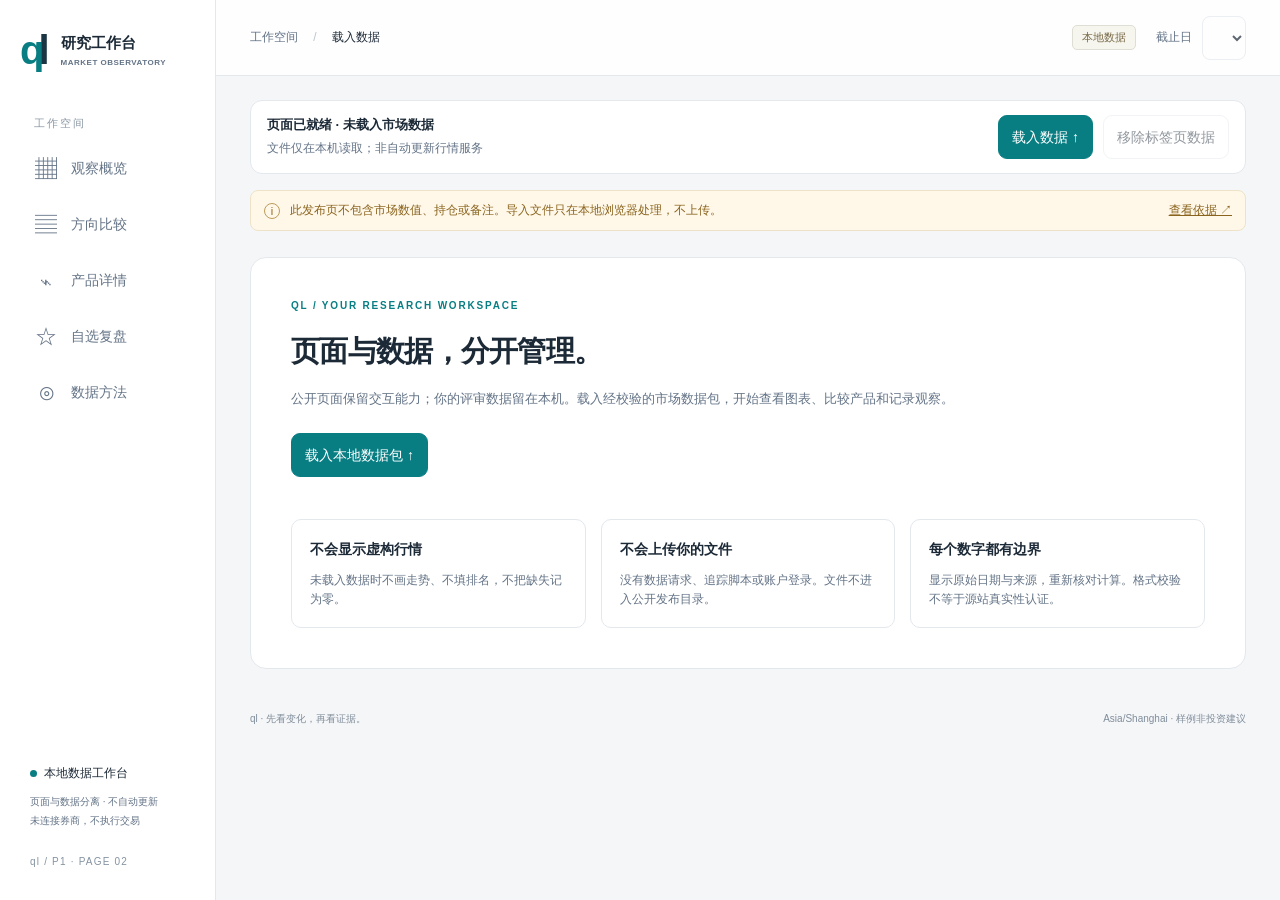
==== index.html @ 93903a86 "build: stage data-free ql Pages application Eight application-only files verified against the local " ====
<!doctype html>
<html lang="zh-CN">
<head>
<meta charset="utf-8"><meta name="viewport" content="width=device-width, initial-scale=1, viewport-fit=cover">
<meta name="color-scheme" content="light"><meta name="referrer" content="no-referrer">
<meta http-equiv="Content-Security-Policy" content="default-src 'none'; script-src 'self'; style-src 'self' 'unsafe-inline'; img-src data:; font-src 'none'; connect-src 'none'; object-src 'none'; base-uri 'none'; form-action 'none'">
<title>ql · A股研究工作台</title>
<link rel="stylesheet" href="./style.css"><link rel="stylesheet" href="./release.css">
</head>
<body>
<a class="skip" href="#content">跳到主要内容</a>
<aside class="sidebar">
 <a class="brand" href="#/overview" aria-label="ql 首页"><span class="brandmark">q<span>l</span></span><span>研究工作台<small>MARKET OBSERVATORY</small></span></a>
 <div class="navlabel">工作空间</div>
 <nav aria-label="主导航" id="navigation">
  <a data-route="overview" href="#/overview"><span class="navicon">▦</span><span>观察概览</span></a>
  <a data-route="compare" href="#/compare"><span class="navicon">▤</span><span>方向比较</span></a>
  <a data-route="detail" href="#/detail"><span class="navicon">⌁</span><span>产品详情</span></a>
  <a data-route="watch" href="#/watch"><span class="navicon">☆</span><span>自选复盘</span></a>
  <a data-route="methods" href="#/methods"><span class="navicon">⊙</span><span>数据方法</span></a>
 </nav>
 <div class="sidebottom"><span class="statusdot"></span>本地数据工作台<small>页面与数据分离 · 不自动更新<br>未连接券商，不执行交易</small><div class="version">ql / P1 · PAGE 02</div></div>
</aside>
<div class="workspace">
 <header class="topbar"><span class="breadcrumb">工作空间 <span>/</span> <strong id="crumb">观察概览</strong></span><div class="topright"><span class="chip">本地数据</span><label class="datecontrol">截止日 <select id="asof" aria-label="观察截止日"></select></label></div></header>
 <main id="content" tabindex="-1">
<section class="dataset-bar" aria-label="市场数据包">
<div class="dataset-info"><strong id="dataset-status">正在校验数据…</strong><small>文件仅在本机读取；非自动更新行情服务</small></div>
<button class="primary" id="bundle-open">载入数据 ↑</button><button id="bundle-clear" disabled>移除标签页数据</button>
<input id="bundle-file" type="file" accept=".json,application/json" hidden><p id="bundle-message" role="status" aria-live="polite"></p></section>
  <div class="notice"><span class="notice-symbol">i</span><span id="notice-text">正在校验内置样例…</span><a href="#/methods">查看依据 ↗</a></div>
  <div id="app" aria-busy="true"><div class="empty">正在加载页面数据…</div></div>
  <noscript><div class="empty">需要启用 JavaScript 才能使用图表与筛选。此页面不访问外部数据接口。</div></noscript>
 </main>
 <footer>ql · 先看变化，再看证据。<span>Asia/Shanghai · 样例非投资建议</span></footer>
</div>
<dialog id="evidence-dialog" aria-labelledby="dialog-title"><div class="dialogtop"><h2 id="dialog-title">数据依据</h2><button id="close-dialog" class="iconbutton" aria-label="关闭数据依据">×</button></div><div id="dialog-content"></div></dialog>
<dialog id="bundle-dialog" aria-labelledby="bundle-title"><div class="dialogtop"><h2 id="bundle-title">载入市场数据包</h2></div><div class="cardbody"><p id="bundle-confirm-text"></p><div class="personaltools gap"><button id="bundle-cancel">取消</button><button class="primary" id="bundle-accept">仅在本地载入</button></div></div></dialog>
<div id="toast" class="toast" role="status" aria-live="polite" hidden></div>
<script id="ql-data" type="application/json">null</script>
<script defer src="./release.js"></script><script defer src="./start.js"></script>
</body></html>
---- style.css ----
:root{--bg:#f5f6f8;--paper:#fff;--ink:#1c2936;--muted:#637386;--line:#e3e8ed;--teal:#087e83;--tealbg:#e9f5f3;--up:#b4473c;--down:#23796e;--warn:#8a631d;--warnbg:#fff8e9;--radius:16px}*{box-sizing:border-box}body{margin:0;background:var(--bg);color:var(--ink);font-family:-apple-system,BlinkMacSystemFont,"Segoe UI","Microsoft YaHei","PingFang SC",sans-serif;font-size:14px;line-height:1.6;font-variant-numeric:tabular-nums}a{color:var(--teal);text-decoration:none}a:hover{text-decoration:underline}button,input,select,textarea{font:inherit}button,select{cursor:pointer}button{min-height:44px;border:1px solid var(--line);background:#fff;color:var(--ink);border-radius:9px;padding:8px 13px;font-weight:500}button:hover{background:#f1f6f7}button:disabled{opacity:.48;cursor:not-allowed}button:focus-visible,a:focus-visible,input:focus-visible,select:focus-visible,textarea:focus-visible{outline:3px solid #32a5b4;outline-offset:3px}button.active,button[aria-pressed=true]{color:var(--teal);background:var(--tealbg);border-color:#add7d0}h1,h2,h3,p{margin:0}h1{font-size:29px;letter-spacing:-.7px;font-weight:650}h2{font-size:17px;font-weight:650}h3{font-size:14px;font-weight:650}.sub{color:var(--muted);font-size:13px;margin-top:5px}.mono{font-family:ui-monospace,SFMono-Regular,Consolas,monospace;font-size:12px;color:var(--muted)}.skip{position:fixed;top:-100px;z-index:100;background:#fff;padding:12px}.skip:focus{top:8px}.sidebar{position:fixed;width:216px;top:0;bottom:0;background:#fff;border-right:1px solid var(--line);display:flex;flex-direction:column;padding:30px 20px;z-index:30}.brand{display:flex;align-items:center;gap:12px;color:var(--ink);font-size:15px;font-weight:650;white-space:nowrap}.brand:hover{text-decoration:none}.brandmark{font-size:40px;font-weight:700;line-height:1;letter-spacing:-6px;color:var(--teal);padding-right:5px}.brandmark span{color:#1b3544}.brand small{display:block;letter-spacing:.5px;font-size:8px;color:var(--muted);font-weight:600;margin-top:2px}.navlabel{margin:45px 14px 12px;color:#8a97a3;font-size:11px;letter-spacing:2px}nav{display:flex;flex-direction:column;gap:8px}nav a{min-height:48px;display:flex;align-items:center;gap:13px;border-radius:10px;padding:11px 14px;color:var(--muted)}nav a:hover{text-decoration:none;background:#f6f8f9}nav a[aria-current=page]{background:var(--tealbg);color:var(--teal);font-weight:650}.navicon{font-size:22px;line-height:1;width:24px;text-align:center}.sidebottom{margin-top:auto;font-size:12px;padding:18px 10px 0}.sidebottom small{display:block;color:var(--muted);line-height:1.9;margin-top:9px}.statusdot{display:inline-block;width:7px;height:7px;border-radius:50%;background:var(--teal);margin-right:7px}.version{font-size:10px;letter-spacing:1.2px;margin-top:24px;color:#8493a1}.workspace{margin-left:216px;min-width:0}.topbar{height:76px;display:flex;justify-content:space-between;align-items:center;border-bottom:1px solid var(--line);padding:0 34px;gap:12px;background:rgba(255,255,255,.94)}.breadcrumb{font-size:12px;color:var(--muted)}.breadcrumb span{padding:0 12px;color:#bcc5ce}.breadcrumb strong{font-weight:500;color:var(--ink)}.topright{display:flex;align-items:center;gap:20px}.chip{border:1px solid #dfded4;background:#f6f5ee;color:#786947;font-size:11px;padding:3px 9px;border-radius:5px;white-space:nowrap}.datecontrol{display:flex;align-items:center;gap:10px;color:var(--muted);font-size:12px}select,input[type=search]{min-height:44px;border:1px solid var(--line);border-radius:8px;color:var(--ink);background:#fff;padding:7px 11px;max-width:100%}main{padding:24px 34px 30px;max-width:1600px;margin:auto;outline:none}.notice{display:flex;align-items:center;gap:10px;background:var(--warnbg);border:1px solid #eee3c8;color:var(--warn);font-size:12px;border-radius:8px;padding:10px 13px;margin-bottom:26px}.notice-symbol{border:1px solid #bd9b5b;width:16px;height:16px;line-height:15px;text-align:center;flex-shrink:0;border-radius:50%;font-size:11px}.notice a{margin-left:auto;color:var(--warn);white-space:nowrap;text-decoration:underline}.pageheading{display:flex;justify-content:space-between;align-items:flex-end;gap:15px;margin-bottom:23px}.eyebrow{font-size:10px;font-weight:650;letter-spacing:1.8px;color:var(--teal);margin-bottom:5px}.stats{display:grid;grid-template-columns:repeat(4,minmax(0,1fr));gap:16px;margin-bottom:22px}.stat{background:#fff;border:1px solid var(--line);border-radius:12px;padding:18px 20px;min-width:0}.statlabel{font-size:12px;color:var(--muted)}.statvalue{font-size:26px;letter-spacing:-.8px;font-weight:650;margin:5px 0 2px;line-height:1.4}.statvalue small{font-size:12px;letter-spacing:0;font-weight:400;color:var(--muted);margin-left:8px}.statnote{font-size:11px;color:var(--muted)}.statvalue.small{font-size:20px;line-height:1.82}.mainrow{display:grid;grid-template-columns:minmax(0,1fr) 285px;gap:20px;margin-bottom:22px}.card{border:1px solid var(--line);background:#fff;border-radius:var(--radius);min-width:0;overflow:hidden}.cardhead{padding:21px 23px 12px;display:flex;justify-content:space-between;align-items:flex-start;gap:12px;flex-wrap:wrap}.cardbody{padding:12px 23px 23px}.cardfoot{padding:12px 23px;border-top:1px solid var(--line);font-size:11px;color:var(--muted);background:#fcfdfd}.windows{display:flex;background:#f4f6f8;border-radius:8px;padding:3px;gap:2px}.windows button{min-height:34px;padding:4px 10px;font-size:11px;border:none;background:transparent;border-radius:6px;white-space:nowrap}.windows button.active{background:#fff;box-shadow:0 1px 4px #162b3a14;color:var(--teal)}.legend{display:flex;gap:6px 12px;flex-wrap:wrap;padding:0 23px 6px}.legend button{border:0;background:transparent;min-height:36px;font-size:11px;color:var(--muted);padding:3px 0;display:flex;align-items:center;gap:6px}.legend button[aria-pressed=false]{opacity:.43;text-decoration:line-through}.swatch{width:15px;height:3px;background:var(--series);display:inline-block;border-radius:3px}.plot{width:100%;height:274px;display:block;touch-action:pan-y}.plot text{font-family:inherit;font-size:11px;fill:#7b8897}.plot .grid{stroke:#edf0f4;stroke-width:1}.plot .series{fill:none;stroke:var(--series);stroke-width:2.2;stroke-linejoin:round;stroke-linecap:round;vector-effect:non-scaling-stroke}.plot .selectedline{stroke:#acb9c4;stroke-width:1;stroke-dasharray:4 4}.plot .hit{fill:transparent;cursor:pointer}.plot .hit:focus{fill:#087e8310;outline:none}.readout{padding:10px 23px;display:flex;gap:8px 16px;flex-wrap:wrap;font-size:11px;color:var(--muted);min-height:50px;border-top:1px dashed var(--line)}.readout strong{color:var(--ink);font-weight:550}.signalbox{padding:21px 22px}.signalbox .tag{margin-top:15px}.signalbox h3{font-size:17px;margin:10px 0}.signalbox p{font-size:12px;color:var(--muted);line-height:1.9}.evidencerow{display:flex;justify-content:space-between;gap:10px;padding:12px 0;border-bottom:1px solid var(--line);font-size:12px}.evidencerow:last-of-type{border:0}.tag{display:inline-block;font-size:10px;padding:3px 8px;border-radius:5px;color:var(--teal);background:var(--tealbg);white-space:nowrap}.tag.warn{color:var(--warn);background:var(--warnbg)}.tag.neutral{color:var(--muted);background:#f1f3f6}.linkbutton{border:0;background:transparent;color:var(--teal);font-size:12px;padding-left:0}.up{color:var(--up)}.down{color:var(--down)}.toolbar{display:flex;justify-content:space-between;gap:12px;align-items:center;flex-wrap:wrap;padding:0 23px 16px}.filters{display:flex;gap:5px;flex-wrap:wrap}.filters button{min-height:36px;font-size:12px;padding:5px 11px;border-color:transparent}.searchbox{max-width:230px;min-width:150px}.scrolltable{overflow-x:auto;overscroll-behavior-x:contain}table{border-collapse:collapse;width:100%;font-size:12px;white-space:nowrap}th{color:var(--muted);font-weight:500;background:#fafbfc;font-size:11px}td,th{padding:13px 20px;border-top:1px solid var(--line);text-align:right}td:first-child,th:first-child{text-align:left}tbody tr:hover{background:#fafdfd}td .rowname{font-size:13px;font-weight:550;background:none;border:0;text-align:left;padding:0;display:block;min-height:25px;color:var(--ink)}td .rowname:hover{color:var(--teal)}td .mono{font-size:10px;margin-right:8px}.star{border:none;background:transparent;font-size:21px;padding:2px 8px;min-width:44px}.star[aria-pressed=true]{background:none;color:#a47516}.tablecaption{padding:13px 23px;font-size:11px;color:var(--muted);border-top:1px solid var(--line)}.empty{padding:48px 24px;text-align:center;background:repeating-linear-gradient(135deg,#fafcfd,#fafcfd 10px,#fff 10px,#fff 20px);border-radius:12px;color:var(--muted);min-height:180px;display:flex;flex-direction:column;justify-content:center;align-items:center;gap:8px}.empty h3{color:var(--ink);font-size:16px}.empty p{font-size:12px;max-width:440px}.empty .emptyicon{font-size:27px;color:#99aeb6}.two{display:grid;grid-template-columns:repeat(2,minmax(0,1fr));gap:20px}.stack{display:grid;gap:20px}.gap{margin-top:22px}.detailcontrols{display:flex;gap:12px;align-items:center;flex-wrap:wrap}.detailcontrols select{min-width:210px}.metricrow{display:flex;gap:30px;padding:3px 23px 14px;flex-wrap:wrap}.metricrow strong{display:block;font-size:25px;line-height:1.6;font-weight:550}.metricrow span{font-size:11px;color:var(--muted)}.methodrow{padding:15px 0;border-bottom:1px solid var(--line)}.methodrow:last-child{border:0}.methodrow p{color:var(--muted);font-size:12px;margin-top:5px}.formula{display:block;font-family:ui-monospace,Consolas,monospace;font-size:12px;background:#f4f7f8;padding:12px;border-radius:6px;white-space:normal;overflow-wrap:anywhere;margin:10px 0}.heat th,.heat td{padding:11px 12px}.heat td:first-child{min-width:165px;padding-left:23px}.heatcell{border:0;min-height:41px;min-width:80px;padding:7px 9px;font-size:12px;color:var(--ink);background:var(--cell);border-radius:5px}.heatcell:hover{outline:2px solid var(--teal)}.sourceitem{display:flex;justify-content:space-between;gap:15px;padding:14px 0;border-bottom:1px solid var(--line);align-items:center}.sourceitem p{font-size:11px;color:var(--muted);margin-top:4px}.sourceitem a{font-size:12px;white-space:nowrap}.notes{width:100%;min-height:108px;resize:vertical;padding:12px;border:1px solid var(--line);border-radius:8px;margin:13px 0;color:var(--ink);background:#fcfdfd}.notebar{display:flex;justify-content:space-between;align-items:center;gap:10px;font-size:11px;color:var(--muted)}.primary{background:var(--teal);color:#fff;border-color:var(--teal)}.primary:hover{background:#066c70}.primary:disabled{background:#aab9be}.watchrow{border-top:1px solid var(--line);padding:20px 23px}.watchrow:first-child{border:0}.watchheading{display:flex;justify-content:space-between;align-items:center}.watchheading button:first-child{text-align:left}.personaltools{display:flex;gap:8px;flex-wrap:wrap}.personalhint{background:#edf4f5;border-radius:9px;padding:12px 15px;font-size:12px;color:#43636a;margin:15px 0}footer{max-width:1600px;margin:auto;padding:12px 34px 25px;color:#7f8d9a;font-size:10px;display:flex;justify-content:space-between;gap:10px}dialog{max-width:650px;width:calc(100% - 32px);padding:23px;border:1px solid var(--line);border-radius:18px;color:var(--ink);box-shadow:0 24px 80px #17293625;max-height:85dvh;overflow-y:auto}dialog::backdrop{background:#17293666;backdrop-filter:blur(2px)}.dialogtop{display:flex;justify-content:space-between;align-items:center;border-bottom:1px solid var(--line);padding-bottom:13px;margin-bottom:15px}.iconbutton{font-size:24px;line-height:1;padding:4px;min-width:44px}dialog .sub{margin:9px 0}.toast{position:fixed;bottom:30px;left:50%;transform:translateX(-50%);background:#213743;color:#fff;padding:11px 20px;border-radius:10px;font-size:13px;z-index:100;max-width:90vw;box-shadow:0 8px 30px #15293622}.minor{font-size:11px;color:var(--muted)}.healthgrid{display:grid;grid-template-columns:repeat(3,minmax(0,1fr));gap:15px}.healthitem{border:1px solid var(--line);padding:18px;border-radius:10px}.healthitem p{font-size:12px;color:var(--muted);margin-top:8px}.healthitem h3{margin-bottom:10px}.datawarning{padding:12px 15px;margin:8px 23px 15px;border-left:3px solid #b48b35;background:var(--warnbg);font-size:12px;color:var(--warn)}[hidden]{display:none!important}
@media(min-width:1700px){main{padding-top:32px}.plot{height:310px}}
@media(max-width:1200px){.sidebar{width:180px;padding:26px 14px}.brand{gap:9px;font-size:13px}.brand small{font-size:7px}.workspace{margin-left:180px}main{padding:20px 24px}.topbar{padding:0 24px}.mainrow{grid-template-columns:minmax(0,1fr) 250px;gap:16px}.stat{padding:16px}.stats{gap:12px}.cardhead{padding:19px 18px 12px}.legend{padding:0 18px 6px}.readout{padding:10px 18px}td,th{padding:12px 14px}}
@media(max-width:1020px){.mainrow{grid-template-columns:1fr}.signalbox{display:grid;grid-template-columns:1.15fr 1fr;gap:0 25px}.signalbox .signalintro{grid-row:span 4}.signalbox .tag{margin-top:9px}.two{grid-template-columns:1fr}.healthgrid{grid-template-columns:1fr 1fr}.statvalue{font-size:24px}.cardhead .windows{margin-left:auto}.plot{height:280px}}
@media(max-width:760px){.sidebar{width:100%;height:68px;top:auto;bottom:0;flex-direction:row;padding:4px 10px calc(4px + env(safe-area-inset-bottom));border-right:0;border-top:1px solid var(--line);height:calc(68px + env(safe-area-inset-bottom));background:#fff}.brand,.navlabel,.sidebottom{display:none}nav{flex-direction:row;justify-content:space-between;gap:3px;width:100%}nav a{flex:1;min-width:0;flex-direction:column;gap:3px;font-size:10px;padding:7px 0;border-radius:8px;min-height:54px}.navicon{font-size:23px}nav a[aria-current=page]{background:#edf6f4}.workspace{margin:0}.topbar{height:66px;padding:0 18px;gap:8px}.breadcrumb{font-size:11px}.breadcrumb span{padding:0 5px}.topright{gap:8px}.datecontrol{font-size:0;gap:0}.datecontrol select{font-size:12px;padding:7px;min-height:40px}.chip{font-size:9px;padding:2px 6px}main{padding:16px 16px 25px}.notice{margin-bottom:22px;font-size:11px;gap:8px;align-items:flex-start;padding:10px}.notice a{display:none}.notice-symbol{margin-top:2px}h1{font-size:25px}.pageheading{align-items:flex-start;gap:10px;margin-bottom:18px}.pageheading>.minor{display:none}.sub{font-size:12px}.stats{grid-template-columns:1fr 1fr;gap:10px;margin-bottom:16px}.stat{padding:14px 16px}.statvalue{font-size:25px}.statvalue.small{font-size:19px}.statnote{font-size:10px}.mainrow{gap:16px;margin-bottom:16px}.card{border-radius:12px}.cardhead{padding:17px 16px 10px;gap:10px}.cardhead h2{font-size:16px}.cardhead .windows{margin-left:0}.cardbody{padding:10px 16px 18px}.legend{padding:0 16px 8px;gap:2px 12px}.legend button{font-size:10px;min-height:33px}.plot{height:240px}.readout{padding:10px 16px;font-size:10px;gap:7px 12px}.cardfoot{padding:11px 16px;font-size:10px}.signalbox{display:block;padding:18px}.signalbox .signalintro{margin-bottom:10px}.signalbox h3{font-size:16px}.signalbox p{font-size:12px}.evidencerow{padding:9px 0}.toolbar{padding:0 16px 13px;gap:9px}.filters{gap:1px}.filters button{font-size:11px;min-height:38px;padding:6px 9px}.searchbox{width:100%;max-width:none;min-height:40px!important}.scrolltable table{min-width:600px}td,th{padding:12px 14px}td:first-child,th:first-child{padding-left:16px}.tablecaption{padding:11px 16px;font-size:10px}.two,.healthgrid{grid-template-columns:1fr}.detailcontrols{width:100%}.detailcontrols select{width:100%;min-width:0}.detailheading{flex-direction:column}.detailheading .primary{width:100%}.metricrow{padding:5px 16px 12px;gap:22px}.metricrow strong{font-size:23px}.healthitem{padding:16px}.personaltools button{font-size:12px}.watchrow{padding:17px 16px}.personalhint{font-size:11px}.sourceitem{align-items:flex-start}.sourceitem h3{font-size:12px}.sourceitem a{font-size:11px}.sourceitem p{font-size:10px;overflow-wrap:anywhere}.sourceitem div{min-width:0}.datawarning{margin:8px 16px 15px}.toast{bottom:85px}footer{padding:10px 18px calc(88px + env(safe-area-inset-bottom));flex-direction:column;gap:3px}dialog{padding:18px}dialog h2{font-size:16px}}
@media(prefers-reduced-motion:reduce){*{scroll-behavior:auto!important;transition:none!important}}

.mobileproducts{display:none}@media(max-width:760px){.desktopproducts{display:none}.mobileproducts{display:block}.mobileproduct{border-top:1px solid var(--line);padding:14px 16px}.mobileproducttop{display:flex;justify-content:space-between;align-items:center}.mobileproducttop .linkbutton{text-align:left;padding:0;min-height:42px}.mobileproducttop .mono{display:block;font-size:10px;color:var(--muted)}.mobilemetrics{display:grid;grid-template-columns:1fr 1.35fr 1fr;gap:9px;margin-top:10px}.mobilemetrics small{font-size:9px;color:var(--muted);display:block}.mobilemetrics strong{font-size:14px;font-weight:550;display:block;margin-top:3px}.stats .statnote{line-height:1.6}}
---- release.css ----
.dataset-bar{display:flex;flex-wrap:wrap;gap:10px;align-items:center;margin-bottom:16px;padding:14px 16px;background:var(--paper);border:1px solid var(--line);border-radius:12px}
.dataset-bar .dataset-info{flex:1;min-width:180px}.dataset-bar strong{font-size:13px;display:block}.dataset-bar small{color:var(--muted)}
#bundle-message{font-size:12px;color:var(--muted);width:100%;overflow-wrap:anywhere}#bundle-message:empty{display:none}#bundle-message[data-error=true]{color:var(--up)}
.release-welcome{padding:40px}.release-welcome h1{margin:14px 0}.release-welcome>.sub{max-width:700px}.release-welcome>.primary{margin:24px 0}.release-welcome .healthgrid{margin-top:18px}
@media(max-width:760px){.dataset-bar{padding:12px;gap:8px}.dataset-bar .dataset-info{flex-basis:100%}.dataset-bar button{flex:1;padding:8px}.release-welcome{padding:22px}.release-welcome h1{font-size:25px}}
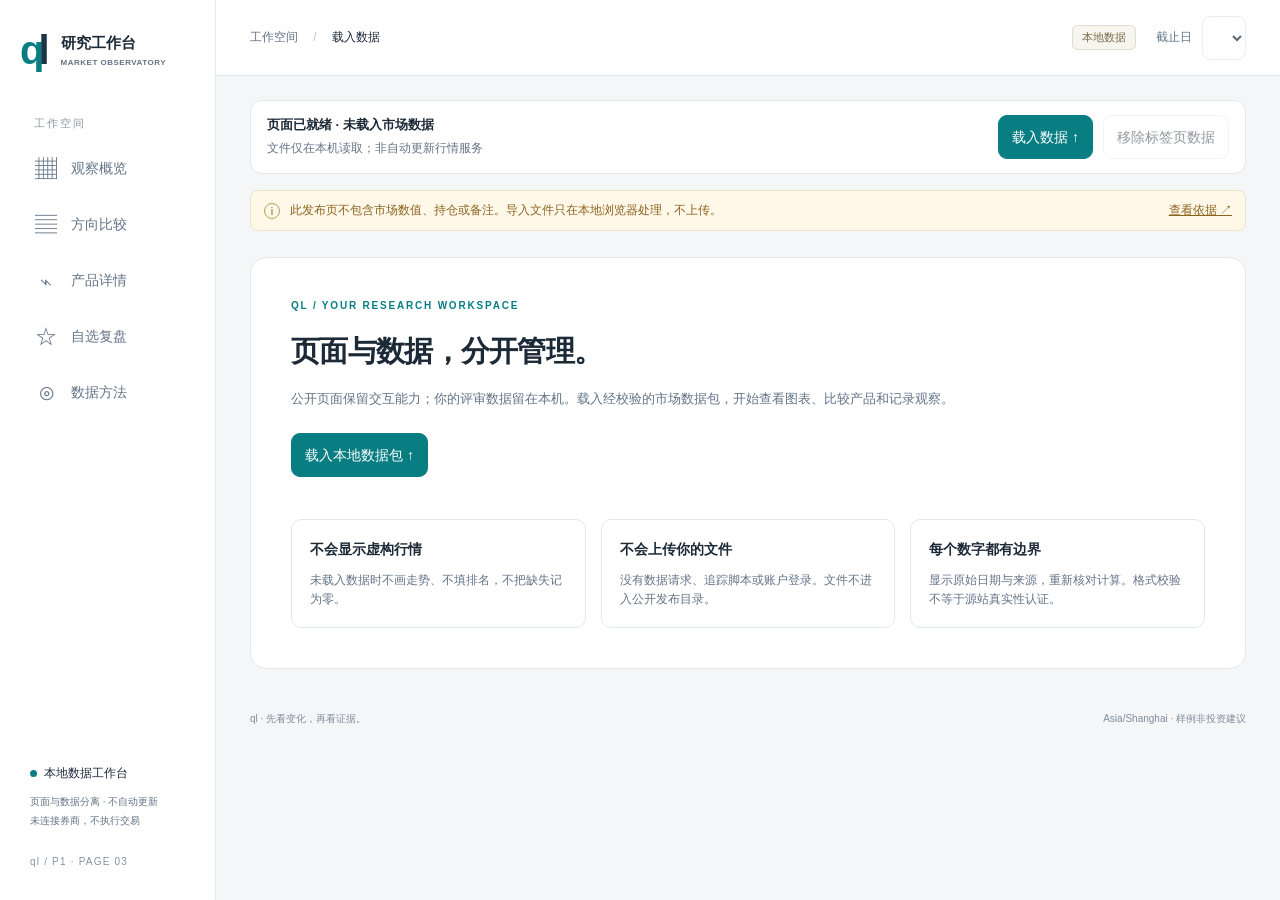
==== commit 2285d07e: "build: stage versioned data-free Pages assets with startup diagnostics Content-addressed scripts/sty" ====
--- a/index.html
+++ b/index.html
@@ -5,7 +5,7 @@
 <meta name="color-scheme" content="light"><meta name="referrer" content="no-referrer">
 <meta http-equiv="Content-Security-Policy" content="default-src 'none'; script-src 'self'; style-src 'self' 'unsafe-inline'; img-src data:; font-src 'none'; connect-src 'none'; object-src 'none'; base-uri 'none'; form-action 'none'">
 <title>ql · A股研究工作台</title>
-<link rel="stylesheet" href="./style.css"><link rel="stylesheet" href="./release.css">
+<link rel="stylesheet" href="./style.ded5129c89dca033.css" integrity="sha256-3tUSnIncoDP6ha5YpgycBCpB+ed7gQPPEVjT7PcT5Wc=" crossorigin="anonymous"><link rel="stylesheet" href="./release.d4ec649c35467b4e.css" integrity="sha256-1OxknDVGe05cXbJsZT6pxFvME/frwwdRJH4BDwwsY+E=" crossorigin="anonymous">
 </head>
 <body>
 <a class="skip" href="#content">跳到主要内容</a>
@@ -19,16 +19,19 @@
   <a data-route="watch" href="#/watch"><span class="navicon">☆</span><span>自选复盘</span></a>
   <a data-route="methods" href="#/methods"><span class="navicon">⊙</span><span>数据方法</span></a>
  </nav>
- <div class="sidebottom"><span class="statusdot"></span>本地数据工作台<small>页面与数据分离 · 不自动更新<br>未连接券商，不执行交易</small><div class="version">ql / P1 · PAGE 02</div></div>
+ <div class="sidebottom"><span class="statusdot"></span>本地数据工作台<small>页面与数据分离 · 不自动更新<br>未连接券商，不执行交易</small><div class="version">ql / P1 · PAGE 03</div></div>
 </aside>
 <div class="workspace">
  <header class="topbar"><span class="breadcrumb">工作空间 <span>/</span> <strong id="crumb">观察概览</strong></span><div class="topright"><span class="chip">本地数据</span><label class="datecontrol">截止日 <select id="asof" aria-label="观察截止日"></select></label></div></header>
  <main id="content" tabindex="-1">
+<section id="boot-status" class="notice" role="status" aria-live="polite">
+<span id="boot-text">正在启动工作台。若此提示一直保留，脚本可能未能加载；请刷新或检查浏览器设置。</span>
+<button id="boot-retry" type="button" hidden>重新载入页面</button></section>
 <section class="dataset-bar" aria-label="市场数据包">
 <div class="dataset-info"><strong id="dataset-status">正在校验数据…</strong><small>文件仅在本机读取；非自动更新行情服务</small></div>
 <button class="primary" id="bundle-open">载入数据 ↑</button><button id="bundle-clear" disabled>移除标签页数据</button>
 <input id="bundle-file" type="file" accept=".json,application/json" hidden><p id="bundle-message" role="status" aria-live="polite"></p></section>
-  <div class="notice"><span class="notice-symbol">i</span><span id="notice-text">正在校验内置样例…</span><a href="#/methods">查看依据 ↗</a></div>
+  <div class="notice"><span class="notice-symbol">i</span><span id="notice-text">正在启动页面；此发布版本不内置市场数据。</span><a href="#/methods">查看依据 ↗</a></div>
   <div id="app" aria-busy="true"><div class="empty">正在加载页面数据…</div></div>
   <noscript><div class="empty">需要启用 JavaScript 才能使用图表与筛选。此页面不访问外部数据接口。</div></noscript>
  </main>
@@ -38,5 +41,5 @@
 <dialog id="bundle-dialog" aria-labelledby="bundle-title"><div class="dialogtop"><h2 id="bundle-title">载入市场数据包</h2></div><div class="cardbody"><p id="bundle-confirm-text"></p><div class="personaltools gap"><button id="bundle-cancel">取消</button><button class="primary" id="bundle-accept">仅在本地载入</button></div></div></dialog>
 <div id="toast" class="toast" role="status" aria-live="polite" hidden></div>
 <script id="ql-data" type="application/json">null</script>
-<script defer src="./release.js"></script><script defer src="./start.js"></script>
+<script defer src="./release.84131af892a844aa.js" integrity="sha256-hBMa+JKoRKqhH959l5sHU13AcUR0FnO8rhXD1ca8vKE=" crossorigin="anonymous"></script><script defer src="./start.6cd95d1503535faa.js" integrity="sha256-bNldFQNTX6q284985B9XbaH6val86ZZ3Fp/5F0K7XH4=" crossorigin="anonymous"></script>
 </body></html>
--- a/style.ded5129c89dca033.css
+++ b/style.ded5129c89dca033.css
@@ -0,0 +1,8 @@
+:root{--bg:#f5f6f8;--paper:#fff;--ink:#1c2936;--muted:#637386;--line:#e3e8ed;--teal:#087e83;--tealbg:#e9f5f3;--up:#b4473c;--down:#23796e;--warn:#8a631d;--warnbg:#fff8e9;--radius:16px}*{box-sizing:border-box}body{margin:0;background:var(--bg);color:var(--ink);font-family:-apple-system,BlinkMacSystemFont,"Segoe UI","Microsoft YaHei","PingFang SC",sans-serif;font-size:14px;line-height:1.6;font-variant-numeric:tabular-nums}a{color:var(--teal);text-decoration:none}a:hover{text-decoration:underline}button,input,select,textarea{font:inherit}button,select{cursor:pointer}button{min-height:44px;border:1px solid var(--line);background:#fff;color:var(--ink);border-radius:9px;padding:8px 13px;font-weight:500}button:hover{background:#f1f6f7}button:disabled{opacity:.48;cursor:not-allowed}button:focus-visible,a:focus-visible,input:focus-visible,select:focus-visible,textarea:focus-visible{outline:3px solid #32a5b4;outline-offset:3px}button.active,button[aria-pressed=true]{color:var(--teal);background:var(--tealbg);border-color:#add7d0}h1,h2,h3,p{margin:0}h1{font-size:29px;letter-spacing:-.7px;font-weight:650}h2{font-size:17px;font-weight:650}h3{font-size:14px;font-weight:650}.sub{color:var(--muted);font-size:13px;margin-top:5px}.mono{font-family:ui-monospace,SFMono-Regular,Consolas,monospace;font-size:12px;color:var(--muted)}.skip{position:fixed;top:-100px;z-index:100;background:#fff;padding:12px}.skip:focus{top:8px}.sidebar{position:fixed;width:216px;top:0;bottom:0;background:#fff;border-right:1px solid var(--line);display:flex;flex-direction:column;padding:30px 20px;z-index:30}.brand{display:flex;align-items:center;gap:12px;color:var(--ink);font-size:15px;font-weight:650;white-space:nowrap}.brand:hover{text-decoration:none}.brandmark{font-size:40px;font-weight:700;line-height:1;letter-spacing:-6px;color:var(--teal);padding-right:5px}.brandmark span{color:#1b3544}.brand small{display:block;letter-spacing:.5px;font-size:8px;color:var(--muted);font-weight:600;margin-top:2px}.navlabel{margin:45px 14px 12px;color:#8a97a3;font-size:11px;letter-spacing:2px}nav{display:flex;flex-direction:column;gap:8px}nav a{min-height:48px;display:flex;align-items:center;gap:13px;border-radius:10px;padding:11px 14px;color:var(--muted)}nav a:hover{text-decoration:none;background:#f6f8f9}nav a[aria-current=page]{background:var(--tealbg);color:var(--teal);font-weight:650}.navicon{font-size:22px;line-height:1;width:24px;text-align:center}.sidebottom{margin-top:auto;font-size:12px;padding:18px 10px 0}.sidebottom small{display:block;color:var(--muted);line-height:1.9;margin-top:9px}.statusdot{display:inline-block;width:7px;height:7px;border-radius:50%;background:var(--teal);margin-right:7px}.version{font-size:10px;letter-spacing:1.2px;margin-top:24px;color:#8493a1}.workspace{margin-left:216px;min-width:0}.topbar{height:76px;display:flex;justify-content:space-between;align-items:center;border-bottom:1px solid var(--line);padding:0 34px;gap:12px;background:rgba(255,255,255,.94)}.breadcrumb{font-size:12px;color:var(--muted)}.breadcrumb span{padding:0 12px;color:#bcc5ce}.breadcrumb strong{font-weight:500;color:var(--ink)}.topright{display:flex;align-items:center;gap:20px}.chip{border:1px solid #dfded4;background:#f6f5ee;color:#786947;font-size:11px;padding:3px 9px;border-radius:5px;white-space:nowrap}.datecontrol{display:flex;align-items:center;gap:10px;color:var(--muted);font-size:12px}select,input[type=search]{min-height:44px;border:1px solid var(--line);border-radius:8px;color:var(--ink);background:#fff;padding:7px 11px;max-width:100%}main{padding:24px 34px 30px;max-width:1600px;margin:auto;outline:none}.notice{display:flex;align-items:center;gap:10px;background:var(--warnbg);border:1px solid #eee3c8;color:var(--warn);font-size:12px;border-radius:8px;padding:10px 13px;margin-bottom:26px}.notice-symbol{border:1px solid #bd9b5b;width:16px;height:16px;line-height:15px;text-align:center;flex-shrink:0;border-radius:50%;font-size:11px}.notice a{margin-left:auto;color:var(--warn);white-space:nowrap;text-decoration:underline}.pageheading{display:flex;justify-content:space-between;align-items:flex-end;gap:15px;margin-bottom:23px}.eyebrow{font-size:10px;font-weight:650;letter-spacing:1.8px;color:var(--teal);margin-bottom:5px}.stats{display:grid;grid-template-columns:repeat(4,minmax(0,1fr));gap:16px;margin-bottom:22px}.stat{background:#fff;border:1px solid var(--line);border-radius:12px;padding:18px 20px;min-width:0}.statlabel{font-size:12px;color:var(--muted)}.statvalue{font-size:26px;letter-spacing:-.8px;font-weight:650;margin:5px 0 2px;line-height:1.4}.statvalue small{font-size:12px;letter-spacing:0;font-weight:400;color:var(--muted);margin-left:8px}.statnote{font-size:11px;color:var(--muted)}.statvalue.small{font-size:20px;line-height:1.82}.mainrow{display:grid;grid-template-columns:minmax(0,1fr) 285px;gap:20px;margin-bottom:22px}.card{border:1px solid var(--line);background:#fff;border-radius:var(--radius);min-width:0;overflow:hidden}.cardhead{padding:21px 23px 12px;display:flex;justify-content:space-between;align-items:flex-start;gap:12px;flex-wrap:wrap}.cardbody{padding:12px 23px 23px}.cardfoot{padding:12px 23px;border-top:1px solid var(--line);font-size:11px;color:var(--muted);background:#fcfdfd}.windows{display:flex;background:#f4f6f8;border-radius:8px;padding:3px;gap:2px}.windows button{min-height:34px;padding:4px 10px;font-size:11px;border:none;background:transparent;border-radius:6px;white-space:nowrap}.windows button.active{background:#fff;box-shadow:0 1px 4px #162b3a14;color:var(--teal)}.legend{display:flex;gap:6px 12px;flex-wrap:wrap;padding:0 23px 6px}.legend button{border:0;background:transparent;min-height:36px;font-size:11px;color:var(--muted);padding:3px 0;display:flex;align-items:center;gap:6px}.legend button[aria-pressed=false]{opacity:.43;text-decoration:line-through}.swatch{width:15px;height:3px;background:var(--series);display:inline-block;border-radius:3px}.plot{width:100%;height:274px;display:block;touch-action:pan-y}.plot text{font-family:inherit;font-size:11px;fill:#7b8897}.plot .grid{stroke:#edf0f4;stroke-width:1}.plot .series{fill:none;stroke:var(--series);stroke-width:2.2;stroke-linejoin:round;stroke-linecap:round;vector-effect:non-scaling-stroke}.plot .selectedline{stroke:#acb9c4;stroke-width:1;stroke-dasharray:4 4}.plot .hit{fill:transparent;cursor:pointer}.plot .hit:focus{fill:#087e8310;outline:none}.readout{padding:10px 23px;display:flex;gap:8px 16px;flex-wrap:wrap;font-size:11px;color:var(--muted);min-height:50px;border-top:1px dashed var(--line)}.readout strong{color:var(--ink);font-weight:550}.signalbox{padding:21px 22px}.signalbox .tag{margin-top:15px}.signalbox h3{font-size:17px;margin:10px 0}.signalbox p{font-size:12px;color:var(--muted);line-height:1.9}.evidencerow{display:flex;justify-content:space-between;gap:10px;padding:12px 0;border-bottom:1px solid var(--line);font-size:12px}.evidencerow:last-of-type{border:0}.tag{display:inline-block;font-size:10px;padding:3px 8px;border-radius:5px;color:var(--teal);background:var(--tealbg);white-space:nowrap}.tag.warn{color:var(--warn);background:var(--warnbg)}.tag.neutral{color:var(--muted);background:#f1f3f6}.linkbutton{border:0;background:transparent;color:var(--teal);font-size:12px;padding-left:0}.up{color:var(--up)}.down{color:var(--down)}.toolbar{display:flex;justify-content:space-between;gap:12px;align-items:center;flex-wrap:wrap;padding:0 23px 16px}.filters{display:flex;gap:5px;flex-wrap:wrap}.filters button{min-height:36px;font-size:12px;padding:5px 11px;border-color:transparent}.searchbox{max-width:230px;min-width:150px}.scrolltable{overflow-x:auto;overscroll-behavior-x:contain}table{border-collapse:collapse;width:100%;font-size:12px;white-space:nowrap}th{color:var(--muted);font-weight:500;background:#fafbfc;font-size:11px}td,th{padding:13px 20px;border-top:1px solid var(--line);text-align:right}td:first-child,th:first-child{text-align:left}tbody tr:hover{background:#fafdfd}td .rowname{font-size:13px;font-weight:550;background:none;border:0;text-align:left;padding:0;display:block;min-height:25px;color:var(--ink)}td .rowname:hover{color:var(--teal)}td .mono{font-size:10px;margin-right:8px}.star{border:none;background:transparent;font-size:21px;padding:2px 8px;min-width:44px}.star[aria-pressed=true]{background:none;color:#a47516}.tablecaption{padding:13px 23px;font-size:11px;color:var(--muted);border-top:1px solid var(--line)}.empty{padding:48px 24px;text-align:center;background:repeating-linear-gradient(135deg,#fafcfd,#fafcfd 10px,#fff 10px,#fff 20px);border-radius:12px;color:var(--muted);min-height:180px;display:flex;flex-direction:column;justify-content:center;align-items:center;gap:8px}.empty h3{color:var(--ink);font-size:16px}.empty p{font-size:12px;max-width:440px}.empty .emptyicon{font-size:27px;color:#99aeb6}.two{display:grid;grid-template-columns:repeat(2,minmax(0,1fr));gap:20px}.stack{display:grid;gap:20px}.gap{margin-top:22px}.detailcontrols{display:flex;gap:12px;align-items:center;flex-wrap:wrap}.detailcontrols select{min-width:210px}.metricrow{display:flex;gap:30px;padding:3px 23px 14px;flex-wrap:wrap}.metricrow strong{display:block;font-size:25px;line-height:1.6;font-weight:550}.metricrow span{font-size:11px;color:var(--muted)}.methodrow{padding:15px 0;border-bottom:1px solid var(--line)}.methodrow:last-child{border:0}.methodrow p{color:var(--muted);font-size:12px;margin-top:5px}.formula{display:block;font-family:ui-monospace,Consolas,monospace;font-size:12px;background:#f4f7f8;padding:12px;border-radius:6px;white-space:normal;overflow-wrap:anywhere;margin:10px 0}.heat th,.heat td{padding:11px 12px}.heat td:first-child{min-width:165px;padding-left:23px}.heatcell{border:0;min-height:41px;min-width:80px;padding:7px 9px;font-size:12px;color:var(--ink);background:var(--cell);border-radius:5px}.heatcell:hover{outline:2px solid var(--teal)}.sourceitem{display:flex;justify-content:space-between;gap:15px;padding:14px 0;border-bottom:1px solid var(--line);align-items:center}.sourceitem p{font-size:11px;color:var(--muted);margin-top:4px}.sourceitem a{font-size:12px;white-space:nowrap}.notes{width:100%;min-height:108px;resize:vertical;padding:12px;border:1px solid var(--line);border-radius:8px;margin:13px 0;color:var(--ink);background:#fcfdfd}.notebar{display:flex;justify-content:space-between;align-items:center;gap:10px;font-size:11px;color:var(--muted)}.primary{background:var(--teal);color:#fff;border-color:var(--teal)}.primary:hover{background:#066c70}.primary:disabled{background:#aab9be}.watchrow{border-top:1px solid var(--line);padding:20px 23px}.watchrow:first-child{border:0}.watchheading{display:flex;justify-content:space-between;align-items:center}.watchheading button:first-child{text-align:left}.personaltools{display:flex;gap:8px;flex-wrap:wrap}.personalhint{background:#edf4f5;border-radius:9px;padding:12px 15px;font-size:12px;color:#43636a;margin:15px 0}footer{max-width:1600px;margin:auto;padding:12px 34px 25px;color:#7f8d9a;font-size:10px;display:flex;justify-content:space-between;gap:10px}dialog{max-width:650px;width:calc(100% - 32px);padding:23px;border:1px solid var(--line);border-radius:18px;color:var(--ink);box-shadow:0 24px 80px #17293625;max-height:85dvh;overflow-y:auto}dialog::backdrop{background:#17293666;backdrop-filter:blur(2px)}.dialogtop{display:flex;justify-content:space-between;align-items:center;border-bottom:1px solid var(--line);padding-bottom:13px;margin-bottom:15px}.iconbutton{font-size:24px;line-height:1;padding:4px;min-width:44px}dialog .sub{margin:9px 0}.toast{position:fixed;bottom:30px;left:50%;transform:translateX(-50%);background:#213743;color:#fff;padding:11px 20px;border-radius:10px;font-size:13px;z-index:100;max-width:90vw;box-shadow:0 8px 30px #15293622}.minor{font-size:11px;color:var(--muted)}.healthgrid{display:grid;grid-template-columns:repeat(3,minmax(0,1fr));gap:15px}.healthitem{border:1px solid var(--line);padding:18px;border-radius:10px}.healthitem p{font-size:12px;color:var(--muted);margin-top:8px}.healthitem h3{margin-bottom:10px}.datawarning{padding:12px 15px;margin:8px 23px 15px;border-left:3px solid #b48b35;background:var(--warnbg);font-size:12px;color:var(--warn)}[hidden]{display:none!important}
+@media(min-width:1700px){main{padding-top:32px}.plot{height:310px}}
+@media(max-width:1200px){.sidebar{width:180px;padding:26px 14px}.brand{gap:9px;font-size:13px}.brand small{font-size:7px}.workspace{margin-left:180px}main{padding:20px 24px}.topbar{padding:0 24px}.mainrow{grid-template-columns:minmax(0,1fr) 250px;gap:16px}.stat{padding:16px}.stats{gap:12px}.cardhead{padding:19px 18px 12px}.legend{padding:0 18px 6px}.readout{padding:10px 18px}td,th{padding:12px 14px}}
+@media(max-width:1020px){.mainrow{grid-template-columns:1fr}.signalbox{display:grid;grid-template-columns:1.15fr 1fr;gap:0 25px}.signalbox .signalintro{grid-row:span 4}.signalbox .tag{margin-top:9px}.two{grid-template-columns:1fr}.healthgrid{grid-template-columns:1fr 1fr}.statvalue{font-size:24px}.cardhead .windows{margin-left:auto}.plot{height:280px}}
+@media(max-width:760px){.sidebar{width:100%;height:68px;top:auto;bottom:0;flex-direction:row;padding:4px 10px calc(4px + env(safe-area-inset-bottom));border-right:0;border-top:1px solid var(--line);height:calc(68px + env(safe-area-inset-bottom));background:#fff}.brand,.navlabel,.sidebottom{display:none}nav{flex-direction:row;justify-content:space-between;gap:3px;width:100%}nav a{flex:1;min-width:0;flex-direction:column;gap:3px;font-size:10px;padding:7px 0;border-radius:8px;min-height:54px}.navicon{font-size:23px}nav a[aria-current=page]{background:#edf6f4}.workspace{margin:0}.topbar{height:66px;padding:0 18px;gap:8px}.breadcrumb{font-size:11px}.breadcrumb span{padding:0 5px}.topright{gap:8px}.datecontrol{font-size:0;gap:0}.datecontrol select{font-size:12px;padding:7px;min-height:40px}.chip{font-size:9px;padding:2px 6px}main{padding:16px 16px 25px}.notice{margin-bottom:22px;font-size:11px;gap:8px;align-items:flex-start;padding:10px}.notice a{display:none}.notice-symbol{margin-top:2px}h1{font-size:25px}.pageheading{align-items:flex-start;gap:10px;margin-bottom:18px}.pageheading>.minor{display:none}.sub{font-size:12px}.stats{grid-template-columns:1fr 1fr;gap:10px;margin-bottom:16px}.stat{padding:14px 16px}.statvalue{font-size:25px}.statvalue.small{font-size:19px}.statnote{font-size:10px}.mainrow{gap:16px;margin-bottom:16px}.card{border-radius:12px}.cardhead{padding:17px 16px 10px;gap:10px}.cardhead h2{font-size:16px}.cardhead .windows{margin-left:0}.cardbody{padding:10px 16px 18px}.legend{padding:0 16px 8px;gap:2px 12px}.legend button{font-size:10px;min-height:33px}.plot{height:240px}.readout{padding:10px 16px;font-size:10px;gap:7px 12px}.cardfoot{padding:11px 16px;font-size:10px}.signalbox{display:block;padding:18px}.signalbox .signalintro{margin-bottom:10px}.signalbox h3{font-size:16px}.signalbox p{font-size:12px}.evidencerow{padding:9px 0}.toolbar{padding:0 16px 13px;gap:9px}.filters{gap:1px}.filters button{font-size:11px;min-height:38px;padding:6px 9px}.searchbox{width:100%;max-width:none;min-height:40px!important}.scrolltable table{min-width:600px}td,th{padding:12px 14px}td:first-child,th:first-child{padding-left:16px}.tablecaption{padding:11px 16px;font-size:10px}.two,.healthgrid{grid-template-columns:1fr}.detailcontrols{width:100%}.detailcontrols select{width:100%;min-width:0}.detailheading{flex-direction:column}.detailheading .primary{width:100%}.metricrow{padding:5px 16px 12px;gap:22px}.metricrow strong{font-size:23px}.healthitem{padding:16px}.personaltools button{font-size:12px}.watchrow{padding:17px 16px}.personalhint{font-size:11px}.sourceitem{align-items:flex-start}.sourceitem h3{font-size:12px}.sourceitem a{font-size:11px}.sourceitem p{font-size:10px;overflow-wrap:anywhere}.sourceitem div{min-width:0}.datawarning{margin:8px 16px 15px}.toast{bottom:85px}footer{padding:10px 18px calc(88px + env(safe-area-inset-bottom));flex-direction:column;gap:3px}dialog{padding:18px}dialog h2{font-size:16px}}
+@media(prefers-reduced-motion:reduce){*{scroll-behavior:auto!important;transition:none!important}}
+
+.mobileproducts{display:none}@media(max-width:760px){.desktopproducts{display:none}.mobileproducts{display:block}.mobileproduct{border-top:1px solid var(--line);padding:14px 16px}.mobileproducttop{display:flex;justify-content:space-between;align-items:center}.mobileproducttop .linkbutton{text-align:left;padding:0;min-height:42px}.mobileproducttop .mono{display:block;font-size:10px;color:var(--muted)}.mobilemetrics{display:grid;grid-template-columns:1fr 1.35fr 1fr;gap:9px;margin-top:10px}.mobilemetrics small{font-size:9px;color:var(--muted);display:block}.mobilemetrics strong{font-size:14px;font-weight:550;display:block;margin-top:3px}.stats .statnote{line-height:1.6}}
--- a/release.d4ec649c35467b4e.css
+++ b/release.d4ec649c35467b4e.css
@@ -0,0 +1,6 @@
+
+.dataset-bar{display:flex;flex-wrap:wrap;gap:10px;align-items:center;margin-bottom:16px;padding:14px 16px;background:var(--paper);border:1px solid var(--line);border-radius:12px}
+.dataset-bar .dataset-info{flex:1;min-width:180px}.dataset-bar strong{font-size:13px;display:block}.dataset-bar small{color:var(--muted)}
+#bundle-message{font-size:12px;color:var(--muted);width:100%;overflow-wrap:anywhere}#bundle-message:empty{display:none}#bundle-message[data-error=true]{color:var(--up)}
+.release-welcome{padding:40px}.release-welcome h1{margin:14px 0}.release-welcome>.sub{max-width:700px}.release-welcome>.primary{margin:24px 0}.release-welcome .healthgrid{margin-top:18px}
+@media(max-width:760px){.dataset-bar{padding:12px;gap:8px}.dataset-bar .dataset-info{flex-basis:100%}.dataset-bar button{flex:1;padding:8px}.release-welcome{padding:22px}.release-welcome h1{font-size:25px}}
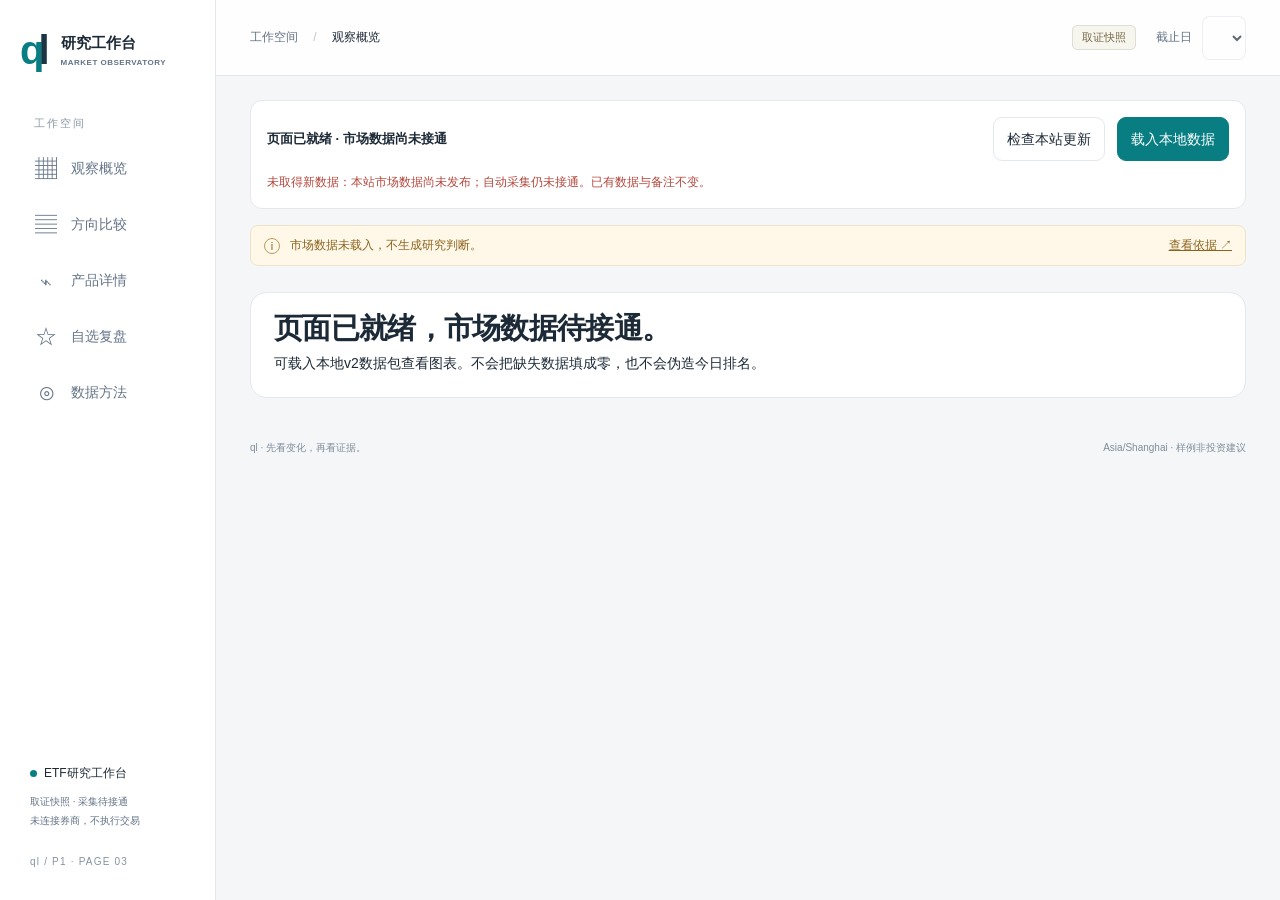
==== commit fd5dd6a5: "build: prepare reviewed v3.1 application-only Pages release Source 2034ea1; previous deployment 2285" ====
--- a/index.html
+++ b/index.html
@@ -1,11 +1,11 @@
 <!doctype html>
-<html lang="zh-CN">
+<html lang="zh-CN" data-transport="same-origin">
 <head>
 <meta charset="utf-8"><meta name="viewport" content="width=device-width, initial-scale=1, viewport-fit=cover">
 <meta name="color-scheme" content="light"><meta name="referrer" content="no-referrer">
-<meta http-equiv="Content-Security-Policy" content="default-src 'none'; script-src 'self'; style-src 'self' 'unsafe-inline'; img-src data:; font-src 'none'; connect-src 'none'; object-src 'none'; base-uri 'none'; form-action 'none'">
+<meta http-equiv="Content-Security-Policy" content="default-src 'none'; script-src 'self'; style-src 'self' 'unsafe-inline'; img-src data:; font-src 'none'; connect-src 'self'; object-src 'none'; base-uri 'none'; form-action 'none'">
 <title>ql · A股研究工作台</title>
-<link rel="stylesheet" href="./style.ded5129c89dca033.css" integrity="sha256-3tUSnIncoDP6ha5YpgycBCpB+ed7gQPPEVjT7PcT5Wc=" crossorigin="anonymous"><link rel="stylesheet" href="./release.d4ec649c35467b4e.css" integrity="sha256-1OxknDVGe05cXbJsZT6pxFvME/frwwdRJH4BDwwsY+E=" crossorigin="anonymous">
+<link rel="stylesheet" href="./style.eaebaaae6315a8ff.css" integrity="sha384-YPj1lTOf6NFtMInsk/N0XkRkMY2aASByBk+58XKIrY0XuL9Rp8NoToadG9dVuj7c">
 </head>
 <body>
 <a class="skip" href="#content">跳到主要内容</a>
@@ -19,27 +19,19 @@
   <a data-route="watch" href="#/watch"><span class="navicon">☆</span><span>自选复盘</span></a>
   <a data-route="methods" href="#/methods"><span class="navicon">⊙</span><span>数据方法</span></a>
  </nav>
- <div class="sidebottom"><span class="statusdot"></span>本地数据工作台<small>页面与数据分离 · 不自动更新<br>未连接券商，不执行交易</small><div class="version">ql / P1 · PAGE 03</div></div>
+ <div class="sidebottom"><span class="statusdot"></span>ETF研究工作台<small>取证快照 · 采集待接通<br>未连接券商，不执行交易</small><div class="version">ql / P1 · PAGE 03</div></div>
 </aside>
 <div class="workspace">
- <header class="topbar"><span class="breadcrumb">工作空间 <span>/</span> <strong id="crumb">观察概览</strong></span><div class="topright"><span class="chip">本地数据</span><label class="datecontrol">截止日 <select id="asof" aria-label="观察截止日"></select></label></div></header>
- <main id="content" tabindex="-1">
-<section id="boot-status" class="notice" role="status" aria-live="polite">
-<span id="boot-text">正在启动工作台。若此提示一直保留，脚本可能未能加载；请刷新或检查浏览器设置。</span>
-<button id="boot-retry" type="button" hidden>重新载入页面</button></section>
-<section class="dataset-bar" aria-label="市场数据包">
-<div class="dataset-info"><strong id="dataset-status">正在校验数据…</strong><small>文件仅在本机读取；非自动更新行情服务</small></div>
-<button class="primary" id="bundle-open">载入数据 ↑</button><button id="bundle-clear" disabled>移除标签页数据</button>
-<input id="bundle-file" type="file" accept=".json,application/json" hidden><p id="bundle-message" role="status" aria-live="polite"></p></section>
-  <div class="notice"><span class="notice-symbol">i</span><span id="notice-text">正在启动页面；此发布版本不内置市场数据。</span><a href="#/methods">查看依据 ↗</a></div>
+ <header class="topbar"><span class="breadcrumb">工作空间 <span>/</span> <strong id="crumb">观察概览</strong></span><div class="topright"><span class="chip">取证快照</span><label class="datecontrol">截止日 <select id="asof" aria-label="观察截止日"></select></label></div></header>
+ <main id="content" tabindex="-1"><section class="market-bar" aria-label="数据与更新"><strong id="market-status">正在校验数据…</strong><button id="market-refresh">检查本站更新</button><button id="market-open" class="primary">载入本地数据</button><input id="market-file" type="file" accept=".json,application/json" hidden><p id="market-message" role="status" aria-live="polite"></p></section>
+  <div class="notice"><span class="notice-symbol">i</span><span id="notice-text">正在校验内置样例…</span><a href="#/methods">查看依据 ↗</a></div>
   <div id="app" aria-busy="true"><div class="empty">正在加载页面数据…</div></div>
   <noscript><div class="empty">需要启用 JavaScript 才能使用图表与筛选。此页面不访问外部数据接口。</div></noscript>
  </main>
  <footer>ql · 先看变化，再看证据。<span>Asia/Shanghai · 样例非投资建议</span></footer>
 </div>
 <dialog id="evidence-dialog" aria-labelledby="dialog-title"><div class="dialogtop"><h2 id="dialog-title">数据依据</h2><button id="close-dialog" class="iconbutton" aria-label="关闭数据依据">×</button></div><div id="dialog-content"></div></dialog>
-<dialog id="bundle-dialog" aria-labelledby="bundle-title"><div class="dialogtop"><h2 id="bundle-title">载入市场数据包</h2></div><div class="cardbody"><p id="bundle-confirm-text"></p><div class="personaltools gap"><button id="bundle-cancel">取消</button><button class="primary" id="bundle-accept">仅在本地载入</button></div></div></dialog>
-<div id="toast" class="toast" role="status" aria-live="polite" hidden></div>
-<script id="ql-data" type="application/json">null</script>
-<script defer src="./release.84131af892a844aa.js" integrity="sha256-hBMa+JKoRKqhH959l5sHU13AcUR0FnO8rhXD1ca8vKE=" crossorigin="anonymous"></script><script defer src="./start.6cd95d1503535faa.js" integrity="sha256-bNldFQNTX6q284985B9XbaH6val86ZZ3Fp/5F0K7XH4=" crossorigin="anonymous"></script>
+<dialog id="market-dialog" aria-labelledby="market-title"><div class="dialogtop"><h2 id="market-title">载入观察数据</h2></div><div class="cardbody"><p id="market-confirm"></p><div class="personaltools"><button id="market-cancel">取消</button><button id="market-accept" class="primary">确认载入</button></div></div></dialog><div id="toast" class="toast" role="status" aria-live="polite" hidden></div>
+<script id="ql-data" type="application/json">null</script><script id="market-data" type="application/json">null</script>
+<script defer src="./market-boot.c1ab26f219c29ce6.js" integrity="sha384-jctv673Zqo6/Wc+5bCa3lVwQD5UK5V8giXcEd0Y+JP53T4voQfJq7/6VblkMK+Cp"></script><script defer src="./market-data.82a052faef5bff63.js" integrity="sha384-fJi/fRwFqkSbVoGcO+ox4HVH4IZMVq0b6mMAlGkO57/Hlm2MDR+4HUYS7gmivwHg"></script><script defer src="./market-loader.0096f8fc8548bee1.js" integrity="sha384-15sjXvtpR8E9YXTTWOgReEfTEwfoGG2s6js3h1Bj2uDgQIgUt9FSAkTSqUFcMTUE"></script><script defer src="./market-app.cfbdd951bef12bc1.js" integrity="sha384-VURsctMpoV55K/E+SjH/dE9TiN9AvjSFG9zgJ/AXiWTdOj9cZ4kYf1e0KgGxP6pZ"></script>
 </body></html>
--- a/style.eaebaaae6315a8ff.css
+++ b/style.eaebaaae6315a8ff.css
@@ -0,0 +1,12 @@
+:root{--bg:#f5f6f8;--paper:#fff;--ink:#1c2936;--muted:#637386;--line:#e3e8ed;--teal:#087e83;--tealbg:#e9f5f3;--up:#b4473c;--down:#23796e;--warn:#8a631d;--warnbg:#fff8e9;--radius:16px}*{box-sizing:border-box}body{margin:0;background:var(--bg);color:var(--ink);font-family:-apple-system,BlinkMacSystemFont,"Segoe UI","Microsoft YaHei","PingFang SC",sans-serif;font-size:14px;line-height:1.6;font-variant-numeric:tabular-nums}a{color:var(--teal);text-decoration:none}a:hover{text-decoration:underline}button,input,select,textarea{font:inherit}button,select{cursor:pointer}button{min-height:44px;border:1px solid var(--line);background:#fff;color:var(--ink);border-radius:9px;padding:8px 13px;font-weight:500}button:hover{background:#f1f6f7}button:disabled{opacity:.48;cursor:not-allowed}button:focus-visible,a:focus-visible,input:focus-visible,select:focus-visible,textarea:focus-visible{outline:3px solid #32a5b4;outline-offset:3px}button.active,button[aria-pressed=true]{color:var(--teal);background:var(--tealbg);border-color:#add7d0}h1,h2,h3,p{margin:0}h1{font-size:29px;letter-spacing:-.7px;font-weight:650}h2{font-size:17px;font-weight:650}h3{font-size:14px;font-weight:650}.sub{color:var(--muted);font-size:13px;margin-top:5px}.mono{font-family:ui-monospace,SFMono-Regular,Consolas,monospace;font-size:12px;color:var(--muted)}.skip{position:fixed;top:-100px;z-index:100;background:#fff;padding:12px}.skip:focus{top:8px}.sidebar{position:fixed;width:216px;top:0;bottom:0;background:#fff;border-right:1px solid var(--line);display:flex;flex-direction:column;padding:30px 20px;z-index:30}.brand{display:flex;align-items:center;gap:12px;color:var(--ink);font-size:15px;font-weight:650;white-space:nowrap}.brand:hover{text-decoration:none}.brandmark{font-size:40px;font-weight:700;line-height:1;letter-spacing:-6px;color:var(--teal);padding-right:5px}.brandmark span{color:#1b3544}.brand small{display:block;letter-spacing:.5px;font-size:8px;color:var(--muted);font-weight:600;margin-top:2px}.navlabel{margin:45px 14px 12px;color:#8a97a3;font-size:11px;letter-spacing:2px}nav{display:flex;flex-direction:column;gap:8px}nav a{min-height:48px;display:flex;align-items:center;gap:13px;border-radius:10px;padding:11px 14px;color:var(--muted)}nav a:hover{text-decoration:none;background:#f6f8f9}nav a[aria-current=page]{background:var(--tealbg);color:var(--teal);font-weight:650}.navicon{font-size:22px;line-height:1;width:24px;text-align:center}.sidebottom{margin-top:auto;font-size:12px;padding:18px 10px 0}.sidebottom small{display:block;color:var(--muted);line-height:1.9;margin-top:9px}.statusdot{display:inline-block;width:7px;height:7px;border-radius:50%;background:var(--teal);margin-right:7px}.version{font-size:10px;letter-spacing:1.2px;margin-top:24px;color:#8493a1}.workspace{margin-left:216px;min-width:0}.topbar{height:76px;display:flex;justify-content:space-between;align-items:center;border-bottom:1px solid var(--line);padding:0 34px;gap:12px;background:rgba(255,255,255,.94)}.breadcrumb{font-size:12px;color:var(--muted)}.breadcrumb span{padding:0 12px;color:#bcc5ce}.breadcrumb strong{font-weight:500;color:var(--ink)}.topright{display:flex;align-items:center;gap:20px}.chip{border:1px solid #dfded4;background:#f6f5ee;color:#786947;font-size:11px;padding:3px 9px;border-radius:5px;white-space:nowrap}.datecontrol{display:flex;align-items:center;gap:10px;color:var(--muted);font-size:12px}select,input[type=search]{min-height:44px;border:1px solid var(--line);border-radius:8px;color:var(--ink);background:#fff;padding:7px 11px;max-width:100%}main{padding:24px 34px 30px;max-width:1600px;margin:auto;outline:none}.notice{display:flex;align-items:center;gap:10px;background:var(--warnbg);border:1px solid #eee3c8;color:var(--warn);font-size:12px;border-radius:8px;padding:10px 13px;margin-bottom:26px}.notice-symbol{border:1px solid #bd9b5b;width:16px;height:16px;line-height:15px;text-align:center;flex-shrink:0;border-radius:50%;font-size:11px}.notice a{margin-left:auto;color:var(--warn);white-space:nowrap;text-decoration:underline}.pageheading{display:flex;justify-content:space-between;align-items:flex-end;gap:15px;margin-bottom:23px}.eyebrow{font-size:10px;font-weight:650;letter-spacing:1.8px;color:var(--teal);margin-bottom:5px}.stats{display:grid;grid-template-columns:repeat(4,minmax(0,1fr));gap:16px;margin-bottom:22px}.stat{background:#fff;border:1px solid var(--line);border-radius:12px;padding:18px 20px;min-width:0}.statlabel{font-size:12px;color:var(--muted)}.statvalue{font-size:26px;letter-spacing:-.8px;font-weight:650;margin:5px 0 2px;line-height:1.4}.statvalue small{font-size:12px;letter-spacing:0;font-weight:400;color:var(--muted);margin-left:8px}.statnote{font-size:11px;color:var(--muted)}.statvalue.small{font-size:20px;line-height:1.82}.mainrow{display:grid;grid-template-columns:minmax(0,1fr) 285px;gap:20px;margin-bottom:22px}.card{border:1px solid var(--line);background:#fff;border-radius:var(--radius);min-width:0;overflow:hidden}.cardhead{padding:21px 23px 12px;display:flex;justify-content:space-between;align-items:flex-start;gap:12px;flex-wrap:wrap}.cardbody{padding:12px 23px 23px}.cardfoot{padding:12px 23px;border-top:1px solid var(--line);font-size:11px;color:var(--muted);background:#fcfdfd}.windows{display:flex;background:#f4f6f8;border-radius:8px;padding:3px;gap:2px}.windows button{min-height:34px;padding:4px 10px;font-size:11px;border:none;background:transparent;border-radius:6px;white-space:nowrap}.windows button.active{background:#fff;box-shadow:0 1px 4px #162b3a14;color:var(--teal)}.legend{display:flex;gap:6px 12px;flex-wrap:wrap;padding:0 23px 6px}.legend button{border:0;background:transparent;min-height:36px;font-size:11px;color:var(--muted);padding:3px 0;display:flex;align-items:center;gap:6px}.legend button[aria-pressed=false]{opacity:.43;text-decoration:line-through}.swatch{width:15px;height:3px;background:var(--series);display:inline-block;border-radius:3px}.plot{width:100%;height:274px;display:block;touch-action:pan-y}.plot text{font-family:inherit;font-size:11px;fill:#7b8897}.plot .grid{stroke:#edf0f4;stroke-width:1}.plot .series{fill:none;stroke:var(--series);stroke-width:2.2;stroke-linejoin:round;stroke-linecap:round;vector-effect:non-scaling-stroke}.plot .selectedline{stroke:#acb9c4;stroke-width:1;stroke-dasharray:4 4}.plot .hit{fill:transparent;cursor:pointer}.plot .hit:focus{fill:#087e8310;outline:none}.readout{padding:10px 23px;display:flex;gap:8px 16px;flex-wrap:wrap;font-size:11px;color:var(--muted);min-height:50px;border-top:1px dashed var(--line)}.readout strong{color:var(--ink);font-weight:550}.signalbox{padding:21px 22px}.signalbox .tag{margin-top:15px}.signalbox h3{font-size:17px;margin:10px 0}.signalbox p{font-size:12px;color:var(--muted);line-height:1.9}.evidencerow{display:flex;justify-content:space-between;gap:10px;padding:12px 0;border-bottom:1px solid var(--line);font-size:12px}.evidencerow:last-of-type{border:0}.tag{display:inline-block;font-size:10px;padding:3px 8px;border-radius:5px;color:var(--teal);background:var(--tealbg);white-space:nowrap}.tag.warn{color:var(--warn);background:var(--warnbg)}.tag.neutral{color:var(--muted);background:#f1f3f6}.linkbutton{border:0;background:transparent;color:var(--teal);font-size:12px;padding-left:0}.up{color:var(--up)}.down{color:var(--down)}.toolbar{display:flex;justify-content:space-between;gap:12px;align-items:center;flex-wrap:wrap;padding:0 23px 16px}.filters{display:flex;gap:5px;flex-wrap:wrap}.filters button{min-height:36px;font-size:12px;padding:5px 11px;border-color:transparent}.searchbox{max-width:230px;min-width:150px}.scrolltable{overflow-x:auto;overscroll-behavior-x:contain}table{border-collapse:collapse;width:100%;font-size:12px;white-space:nowrap}th{color:var(--muted);font-weight:500;background:#fafbfc;font-size:11px}td,th{padding:13px 20px;border-top:1px solid var(--line);text-align:right}td:first-child,th:first-child{text-align:left}tbody tr:hover{background:#fafdfd}td .rowname{font-size:13px;font-weight:550;background:none;border:0;text-align:left;padding:0;display:block;min-height:25px;color:var(--ink)}td .rowname:hover{color:var(--teal)}td .mono{font-size:10px;margin-right:8px}.star{border:none;background:transparent;font-size:21px;padding:2px 8px;min-width:44px}.star[aria-pressed=true]{background:none;color:#a47516}.tablecaption{padding:13px 23px;font-size:11px;color:var(--muted);border-top:1px solid var(--line)}.empty{padding:48px 24px;text-align:center;background:repeating-linear-gradient(135deg,#fafcfd,#fafcfd 10px,#fff 10px,#fff 20px);border-radius:12px;color:var(--muted);min-height:180px;display:flex;flex-direction:column;justify-content:center;align-items:center;gap:8px}.empty h3{color:var(--ink);font-size:16px}.empty p{font-size:12px;max-width:440px}.empty .emptyicon{font-size:27px;color:#99aeb6}.two{display:grid;grid-template-columns:repeat(2,minmax(0,1fr));gap:20px}.stack{display:grid;gap:20px}.gap{margin-top:22px}.detailcontrols{display:flex;gap:12px;align-items:center;flex-wrap:wrap}.detailcontrols select{min-width:210px}.metricrow{display:flex;gap:30px;padding:3px 23px 14px;flex-wrap:wrap}.metricrow strong{display:block;font-size:25px;line-height:1.6;font-weight:550}.metricrow span{font-size:11px;color:var(--muted)}.methodrow{padding:15px 0;border-bottom:1px solid var(--line)}.methodrow:last-child{border:0}.methodrow p{color:var(--muted);font-size:12px;margin-top:5px}.formula{display:block;font-family:ui-monospace,Consolas,monospace;font-size:12px;background:#f4f7f8;padding:12px;border-radius:6px;white-space:normal;overflow-wrap:anywhere;margin:10px 0}.heat th,.heat td{padding:11px 12px}.heat td:first-child{min-width:165px;padding-left:23px}.heatcell{border:0;min-height:41px;min-width:80px;padding:7px 9px;font-size:12px;color:var(--ink);background:var(--cell);border-radius:5px}.heatcell:hover{outline:2px solid var(--teal)}.sourceitem{display:flex;justify-content:space-between;gap:15px;padding:14px 0;border-bottom:1px solid var(--line);align-items:center}.sourceitem p{font-size:11px;color:var(--muted);margin-top:4px}.sourceitem a{font-size:12px;white-space:nowrap}.notes{width:100%;min-height:108px;resize:vertical;padding:12px;border:1px solid var(--line);border-radius:8px;margin:13px 0;color:var(--ink);background:#fcfdfd}.notebar{display:flex;justify-content:space-between;align-items:center;gap:10px;font-size:11px;color:var(--muted)}.primary{background:var(--teal);color:#fff;border-color:var(--teal)}.primary:hover{background:#066c70}.primary:disabled{background:#aab9be}.watchrow{border-top:1px solid var(--line);padding:20px 23px}.watchrow:first-child{border:0}.watchheading{display:flex;justify-content:space-between;align-items:center}.watchheading button:first-child{text-align:left}.personaltools{display:flex;gap:8px;flex-wrap:wrap}.personalhint{background:#edf4f5;border-radius:9px;padding:12px 15px;font-size:12px;color:#43636a;margin:15px 0}footer{max-width:1600px;margin:auto;padding:12px 34px 25px;color:#7f8d9a;font-size:10px;display:flex;justify-content:space-between;gap:10px}dialog{max-width:650px;width:calc(100% - 32px);padding:23px;border:1px solid var(--line);border-radius:18px;color:var(--ink);box-shadow:0 24px 80px #17293625;max-height:85dvh;overflow-y:auto}dialog::backdrop{background:#17293666;backdrop-filter:blur(2px)}.dialogtop{display:flex;justify-content:space-between;align-items:center;border-bottom:1px solid var(--line);padding-bottom:13px;margin-bottom:15px}.iconbutton{font-size:24px;line-height:1;padding:4px;min-width:44px}dialog .sub{margin:9px 0}.toast{position:fixed;bottom:30px;left:50%;transform:translateX(-50%);background:#213743;color:#fff;padding:11px 20px;border-radius:10px;font-size:13px;z-index:100;max-width:90vw;box-shadow:0 8px 30px #15293622}.minor{font-size:11px;color:var(--muted)}.healthgrid{display:grid;grid-template-columns:repeat(3,minmax(0,1fr));gap:15px}.healthitem{border:1px solid var(--line);padding:18px;border-radius:10px}.healthitem p{font-size:12px;color:var(--muted);margin-top:8px}.healthitem h3{margin-bottom:10px}.datawarning{padding:12px 15px;margin:8px 23px 15px;border-left:3px solid #b48b35;background:var(--warnbg);font-size:12px;color:var(--warn)}[hidden]{display:none!important}
+@media(min-width:1700px){main{padding-top:32px}.plot{height:310px}}
+@media(max-width:1200px){.sidebar{width:180px;padding:26px 14px}.brand{gap:9px;font-size:13px}.brand small{font-size:7px}.workspace{margin-left:180px}main{padding:20px 24px}.topbar{padding:0 24px}.mainrow{grid-template-columns:minmax(0,1fr) 250px;gap:16px}.stat{padding:16px}.stats{gap:12px}.cardhead{padding:19px 18px 12px}.legend{padding:0 18px 6px}.readout{padding:10px 18px}td,th{padding:12px 14px}}
+@media(max-width:1020px){.mainrow{grid-template-columns:1fr}.signalbox{display:grid;grid-template-columns:1.15fr 1fr;gap:0 25px}.signalbox .signalintro{grid-row:span 4}.signalbox .tag{margin-top:9px}.two{grid-template-columns:1fr}.healthgrid{grid-template-columns:1fr 1fr}.statvalue{font-size:24px}.cardhead .windows{margin-left:auto}.plot{height:280px}}
+@media(max-width:760px){.sidebar{width:100%;height:68px;top:auto;bottom:0;flex-direction:row;padding:4px 10px calc(4px + env(safe-area-inset-bottom));border-right:0;border-top:1px solid var(--line);height:calc(68px + env(safe-area-inset-bottom));background:#fff}.brand,.navlabel,.sidebottom{display:none}nav{flex-direction:row;justify-content:space-between;gap:3px;width:100%}nav a{flex:1;min-width:0;flex-direction:column;gap:3px;font-size:10px;padding:7px 0;border-radius:8px;min-height:54px}.navicon{font-size:23px}nav a[aria-current=page]{background:#edf6f4}.workspace{margin:0}.topbar{height:66px;padding:0 18px;gap:8px}.breadcrumb{font-size:11px}.breadcrumb span{padding:0 5px}.topright{gap:8px}.datecontrol{font-size:0;gap:0}.datecontrol select{font-size:12px;padding:7px;min-height:40px}.chip{font-size:9px;padding:2px 6px}main{padding:16px 16px 25px}.notice{margin-bottom:22px;font-size:11px;gap:8px;align-items:flex-start;padding:10px}.notice a{display:none}.notice-symbol{margin-top:2px}h1{font-size:25px}.pageheading{align-items:flex-start;gap:10px;margin-bottom:18px}.pageheading>.minor{display:none}.sub{font-size:12px}.stats{grid-template-columns:1fr 1fr;gap:10px;margin-bottom:16px}.stat{padding:14px 16px}.statvalue{font-size:25px}.statvalue.small{font-size:19px}.statnote{font-size:10px}.mainrow{gap:16px;margin-bottom:16px}.card{border-radius:12px}.cardhead{padding:17px 16px 10px;gap:10px}.cardhead h2{font-size:16px}.cardhead .windows{margin-left:0}.cardbody{padding:10px 16px 18px}.legend{padding:0 16px 8px;gap:2px 12px}.legend button{font-size:10px;min-height:33px}.plot{height:240px}.readout{padding:10px 16px;font-size:10px;gap:7px 12px}.cardfoot{padding:11px 16px;font-size:10px}.signalbox{display:block;padding:18px}.signalbox .signalintro{margin-bottom:10px}.signalbox h3{font-size:16px}.signalbox p{font-size:12px}.evidencerow{padding:9px 0}.toolbar{padding:0 16px 13px;gap:9px}.filters{gap:1px}.filters button{font-size:11px;min-height:38px;padding:6px 9px}.searchbox{width:100%;max-width:none;min-height:40px!important}.scrolltable table{min-width:600px}td,th{padding:12px 14px}td:first-child,th:first-child{padding-left:16px}.tablecaption{padding:11px 16px;font-size:10px}.two,.healthgrid{grid-template-columns:1fr}.detailcontrols{width:100%}.detailcontrols select{width:100%;min-width:0}.detailheading{flex-direction:column}.detailheading .primary{width:100%}.metricrow{padding:5px 16px 12px;gap:22px}.metricrow strong{font-size:23px}.healthitem{padding:16px}.personaltools button{font-size:12px}.watchrow{padding:17px 16px}.personalhint{font-size:11px}.sourceitem{align-items:flex-start}.sourceitem h3{font-size:12px}.sourceitem a{font-size:11px}.sourceitem p{font-size:10px;overflow-wrap:anywhere}.sourceitem div{min-width:0}.datawarning{margin:8px 16px 15px}.toast{bottom:85px}footer{padding:10px 18px calc(88px + env(safe-area-inset-bottom));flex-direction:column;gap:3px}dialog{padding:18px}dialog h2{font-size:16px}}
+@media(prefers-reduced-motion:reduce){*{scroll-behavior:auto!important;transition:none!important}}
+
+.mobileproducts{display:none}@media(max-width:760px){.desktopproducts{display:none}.mobileproducts{display:block}.mobileproduct{border-top:1px solid var(--line);padding:14px 16px}.mobileproducttop{display:flex;justify-content:space-between;align-items:center}.mobileproducttop .linkbutton{text-align:left;padding:0;min-height:42px}.mobileproducttop .mono{display:block;font-size:10px;color:var(--muted)}.mobilemetrics{display:grid;grid-template-columns:1fr 1.35fr 1fr;gap:9px;margin-top:10px}.mobilemetrics small{font-size:9px;color:var(--muted);display:block}.mobilemetrics strong{font-size:14px;font-weight:550;display:block;margin-top:3px}.stats .statnote{line-height:1.6}}
+
+.market-bar{display:flex;gap:12px;align-items:center;flex-wrap:wrap;padding:16px;border:1px solid var(--line);border-radius:12px;margin-bottom:16px;background:var(--paper)}
+.market-bar strong{flex:1;min-width:200px;font-size:13px;overflow-wrap:anywhere}.market-bar p{flex-basis:100%;margin:0;font-size:12px;color:var(--muted);overflow-wrap:anywhere}.market-bar p:empty{display:none}.market-bar p[data-error=true]{color:var(--up)}
+@media(max-width:760px){.market-bar{padding:12px;gap:8px}.market-bar strong{flex-basis:100%}.market-bar button{flex:1}}
